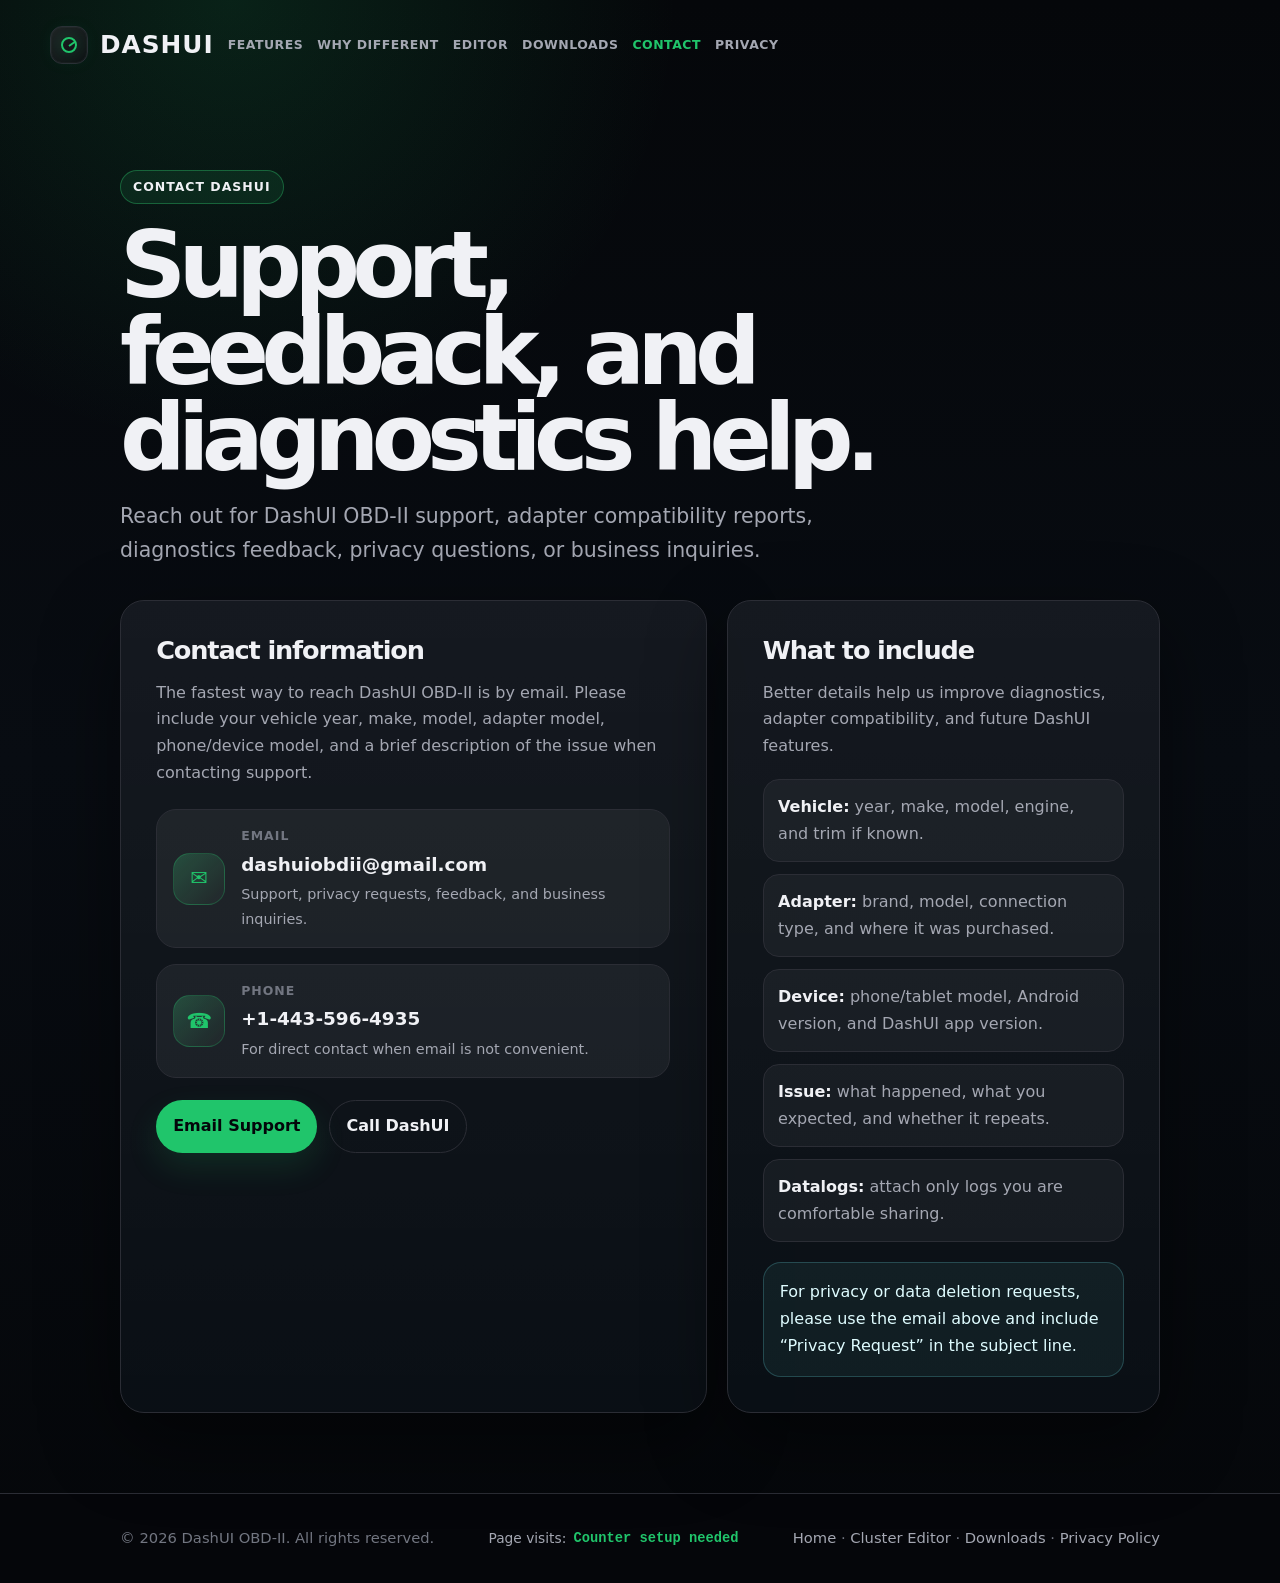
==== contact.html @ 8234a2dc "Redesign website with unified greyscale + green theme - Remove cyan/blue accents, use only green (#2" ====
<!DOCTYPE html>
<html lang="en">
<head>
  <meta charset="utf-8" />
  <meta name="viewport" content="width=device-width, initial-scale=1" />
  <meta name="description" content="Contact DashUI OBD-II for support, privacy questions, diagnostics feedback, adapter compatibility reports, and business inquiries." />
  <title>Contact | DashUI OBD-II</title>

  <style>
    :root {
      --bg: #08090b;
      --panel: #111216;
      --panel-2: #17181d;
      --text: #f0f1f5;
      --muted: #a4a7b2;
      --soft: #727681;
      --line: #2b2d35;
      --line-soft: rgba(255,255,255,0.08);
      --green: #20c56b;
      --green-soft: rgba(32,197,107,0.17);
      --shadow: 0 28px 80px rgba(0,0,0,0.45);
      --radius: 24px;
      --max: 1080px;
    }

    * {
      box-sizing: border-box;
    }

    html {
      scroll-behavior: smooth;
    }

    body {
      margin: 0;
      min-height: 100vh;
      font-family: Inter, ui-sans-serif, system-ui, -apple-system, BlinkMacSystemFont, "Segoe UI", Roboto, Arial, sans-serif;
      color: var(--text);
      background:
        radial-gradient(circle at 18% 0%, rgba(32,197,107,0.14), transparent 28rem),
        linear-gradient(180deg, #05070a 0%, #080c12 48%, #05070a 100%);
      line-height: 1.68;
    }

    a {
      color: inherit;
      text-decoration: none;
    }

    .skip-link {
      position: absolute;
      left: -999px;
      top: 1rem;
      padding: 0.75rem 1rem;
      background: var(--green);
      color: #03060a;
      border-radius: 999px;
      z-index: 999;
      font-weight: 800;
    }

    .skip-link:focus {
      left: 1rem;
    }

    header {
      position: sticky;
      top: 0;
      z-index: 20;
      backdrop-filter: blur(18px);
      background: rgba(5, 7, 10, 0.78);
      border-bottom: 1px solid var(--line);
    }

    .nav {
      max-width: var(--max);
      margin: 0 auto;
      padding: 1rem 1.25rem;
      display: flex;
      align-items: center;
      justify-content: space-between;
      gap: 1rem;
    }

    .brand {
      display: inline-flex;
      align-items: center;
      gap: 0.7rem;
      font-weight: 900;
      letter-spacing: -0.04em;
      font-size: 1.05rem;
    }

    .brand-mark {
      width: 2.1rem;
      height: 2.1rem;
      border-radius: 0.75rem;
      display: grid;
      place-items: center;
      background:
        linear-gradient(135deg, rgba(32,197,107,0.25), rgba(0,0,0,0.12)),
        #0d141d;
      border: 1px solid rgba(255,255,255,0.14);
      box-shadow: inset 0 0 18px rgba(32,197,107,0.18);
      color: var(--green);
      font-size: 0.9rem;
    }

    .nav-links {
      display: flex;
      align-items: center;
      justify-content: flex-end;
      gap: 0.4rem;
      flex-wrap: wrap;
    }

    .nav-links a {
      color: var(--muted);
      padding: 0.55rem 0.8rem;
      border-radius: 999px;
      font-size: 0.93rem;
      transition: background 160ms ease, color 160ms ease;
    }

    .nav-links a:hover,
    .nav-links a:focus-visible {
      color: var(--text);
      background: rgba(255,255,255,0.08);
      outline: none;
    }

    main {
      max-width: var(--max);
      margin: 0 auto;
      padding: 5rem 1.25rem 5rem;
    }

    .hero {
      max-width: 780px;
      margin-bottom: 2rem;
    }

    .eyebrow {
      display: inline-flex;
      align-items: center;
      gap: 0.5rem;
      padding: 0.35rem 0.75rem;
      border: 1px solid rgba(57,255,136,0.28);
      border-radius: 999px;
      color: var(--accent);
      background: rgba(57,255,136,0.08);
      font-size: 0.78rem;
      font-weight: 800;
      letter-spacing: 0.08em;
      text-transform: uppercase;
    }

    h1 {
      margin: 1.2rem 0 1rem;
      font-size: clamp(2.6rem, 8vw, 5.75rem);
      line-height: 0.94;
      letter-spacing: -0.085em;
    }

    .lead {
      margin: 0;
      color: var(--muted);
      font-size: clamp(1.05rem, 2.2vw, 1.28rem);
    }

    .contact-grid {
      display: grid;
      grid-template-columns: minmax(0, 1.15fr) minmax(300px, 0.85fr);
      gap: 1.25rem;
      align-items: stretch;
    }

    .card {
      background:
        linear-gradient(180deg, rgba(255,255,255,0.045), transparent),
        rgba(11,16,23,0.9);
      border: 1px solid var(--line);
      border-radius: var(--radius);
      box-shadow: var(--shadow);
      padding: clamp(1.25rem, 3vw, 2.2rem);
    }

    h2 {
      margin: 0 0 0.9rem;
      font-size: clamp(1.35rem, 2vw, 1.8rem);
      line-height: 1.15;
      letter-spacing: -0.045em;
    }

    p {
      margin: 0 0 1rem;
      color: var(--muted);
    }

    p:last-child {
      margin-bottom: 0;
    }

    .contact-methods {
      display: grid;
      gap: 1rem;
      margin-top: 1.4rem;
    }

    .method {
      display: grid;
      grid-template-columns: 3.25rem minmax(0, 1fr);
      gap: 1rem;
      align-items: center;
      padding: 1rem;
      border-radius: 20px;
      background: rgba(255,255,255,0.055);
      border: 1px solid var(--line);
      transition: transform 160ms ease, border-color 160ms ease, background 160ms ease;
    }

    .method:hover,
    .method:focus-within {
      transform: translateY(-2px);
      border-color: rgba(57,255,136,0.34);
      background: rgba(57,255,136,0.07);
    }

    .icon {
      width: 3.25rem;
      height: 3.25rem;
      border-radius: 1.05rem;
      display: grid;
      place-items: center;
      background:
        linear-gradient(135deg, rgba(32,197,107,0.22), rgba(0,0,0,0.12)),
        rgba(255,255,255,0.045);
      border: 1px solid rgba(32,197,107,0.25);
      color: var(--green);
      font-size: 1.3rem;
    }

    .method span {
      display: block;
      color: var(--soft);
      font-size: 0.78rem;
      text-transform: uppercase;
      letter-spacing: 0.08em;
      font-weight: 800;
      margin-bottom: 0.16rem;
    }

    .method a {
      color: var(--text);
      font-size: clamp(1rem, 2.5vw, 1.15rem);
      font-weight: 850;
      word-break: break-word;
    }

    .method small {
      display: block;
      color: var(--muted);
      margin-top: 0.1rem;
      font-size: 0.9rem;
    }

    .support-list {
      display: grid;
      gap: 0.75rem;
      margin: 1.2rem 0 0;
      padding: 0;
      list-style: none;
    }

    .support-list li {
      color: var(--muted);
      padding: 0.85rem 0.9rem;
      border-radius: 16px;
      background: rgba(255,255,255,0.045);
      border: 1px solid var(--line);
    }

    .support-list strong {
      color: var(--text);
    }

    .note {
      margin-top: 1.25rem;
      padding: 1rem;
      border-radius: 18px;
      border: 1px solid rgba(116,247,255,0.20);
      background: rgba(116,247,255,0.06);
      color: #dffcff;
    }

    .button-row {
      display: flex;
      flex-wrap: wrap;
      gap: 0.75rem;
      margin-top: 1.35rem;
    }

    .button {
      display: inline-flex;
      align-items: center;
      justify-content: center;
      min-height: 3rem;
      padding: 0.75rem 1rem;
      border-radius: 999px;
      font-weight: 850;
      border: 1px solid rgba(32,197,107,0.35);
      color: #03060a;
      background: var(--green);
      box-shadow: 0 14px 32px rgba(32,197,107,0.14);
    }

    .button.secondary {
      color: var(--text);
      background: transparent;
      border-color: var(--line);
      box-shadow: none;
    }

    .button:hover,
    .button:focus-visible {
      filter: brightness(1.08);
      outline: none;
    }

    .button:hover,
    .button:focus-visible {
      filter: brightness(1.08);
      outline: none;
    }

    footer {
      border-top: 1px solid var(--line);
      color: var(--soft);
      background: rgba(5,7,10,0.84);
    }

    .footer-inner {
      max-width: var(--max);
      margin: 0 auto;
      padding: 2rem 1.25rem;
      display: flex;
      justify-content: space-between;
      gap: 1rem;
      flex-wrap: wrap;
      font-size: 0.92rem;
    }

    .footer-inner a {
      color: var(--muted);
    }

    .footer-inner a:hover {
      color: var(--text);
    }


    .site-counter {
      display: inline-flex;
      align-items: center;
      gap: 0.45rem;
      color: var(--muted);
      font-size: 0.86rem;
      line-height: 1.4;
    }

    .site-counter strong {
      color: var(--green);
      font-family: ui-monospace, SFMono-Regular, Menlo, Monaco, Consolas, "Liberation Mono", monospace;
      font-weight: 850;
    }

    .site-counter .counter-value {
      color: var(--green);
      font-family: ui-monospace, SFMono-Regular, Menlo, Monaco, Consolas, "Liberation Mono", monospace;
      font-weight: 850;
    }

    @media (max-width: 840px) {
      .nav {
        align-items: flex-start;
        flex-direction: column;
      }

      main {
        padding-top: 3.5rem;
      }

      .contact-grid {
        grid-template-columns: 1fr;
      }
    }

    @media (max-width: 520px) {
      .card {
        border-radius: 18px;
        padding: 1.1rem;
      }

      .method {
        grid-template-columns: 1fr;
      }

      .icon {
        width: 3rem;
        height: 3rem;
      }

      .button {
        width: 100%;
      }
    }
  

    /* ============== uniform DashUI site header ============== */
    .site-header {
      display: block;
      position: relative;
      top: auto;
      z-index: 40;
      width: 100%;
      padding: 0;
      margin: 0;
      background: transparent;
      border: 0;
      backdrop-filter: none;
      -webkit-backdrop-filter: none;
      box-shadow: none;
      font-family: Inter, ui-sans-serif, system-ui, -apple-system, BlinkMacSystemFont, "Segoe UI", Roboto, Arial, sans-serif;
    }

    .site-header-inner {
      width: min(1180px, calc(100% - 36px));
      max-width: none;
      margin: 0 auto;
      padding: 26px 0;
      display: flex;
      align-items: center;
      justify-content: flex-start;
      gap: 14px;
    }

    .site-brand {
      display: inline-flex;
      align-items: center;
      gap: 12px;
      color: var(--text);
      text-decoration: none;
      letter-spacing: 0.04em;
      font-weight: 900;
      font-size: clamp(1.3rem, 2vw, 1.55rem);
      line-height: 1;
      flex: 0 0 auto;
      white-space: nowrap;
      pointer-events: auto !important;
      cursor: pointer !important;
    }

    .site-mark {
      width: 38px;
      height: 38px;
      border: 1px solid var(--line, var(--divider, #2b2d35));
      border-radius: 12px;
      background: linear-gradient(145deg, rgba(255,255,255,.07), transparent), #0d0e12;
      display: grid;
      place-items: center;
      box-shadow: inset 0 0 0 1px rgba(255,255,255,.03);
      flex: 0 0 auto;
    }

    .site-mark span {
      width: 16px;
      height: 16px;
      border-radius: 50%;
      border: 2px solid var(--green, var(--accent, #20c56b));
      box-shadow: 0 0 22px color-mix(in srgb, var(--green, var(--accent, #20c56b)) 45%, transparent);
      position: relative;
    }

    .site-mark span::after {
      content: "";
      position: absolute;
      left: 50%;
      top: 50%;
      width: 7px;
      height: 2px;
      background: var(--green, var(--accent, #20c56b));
      transform-origin: left center;
      transform: rotate(-35deg);
    }

    .site-nav {
      display: flex;
      flex-wrap: wrap;
      align-items: center;
      justify-content: flex-start;
      gap: 6px 14px;
      max-width: min(650px, calc(100% - 150px));
      color: var(--muted);
      font-size: 0.78rem;
      line-height: 1;
      font-weight: 850;
      letter-spacing: 0.04em;
      text-transform: uppercase;
    }

    .site-nav a {
      display: inline-flex;
      align-items: center;
      color: inherit;
      text-decoration: none;
      white-space: nowrap;
      padding: 0;
      border: 0;
      border-radius: 0;
      background: transparent;
      transition: none;
      transform: none;
    }

    .site-nav a:hover,
    .site-nav a:focus-visible,
    .site-nav a[aria-current="page"] {
      color: var(--green, var(--accent, #20c56b));
      background: transparent;
      outline: none;
    }

    @media (max-width: 960px) {
      .site-header-inner {
        gap: 12px;
      }

      .site-nav {
        max-width: calc(100% - 150px);
        gap: 6px 12px;
        font-size: 0.74rem;
      }
    }

    @media (max-width: 620px) {
      .site-header-inner {
        width: min(100% - 24px, 1180px);
        padding-top: 18px;
      }

      .site-brand {
        font-size: 1.18rem;
      }

      .site-nav {
        max-width: calc(100% - 142px);
        gap: 5px 10px;
        font-size: 0.7rem;
      }
    }

    @media (max-width: 500px) {
      .site-header-inner {
        flex-direction: column;
        align-items: flex-start;
        gap: 12px;
      }

      .site-nav {
        max-width: 100%;
        font-size: 0.72rem;
      }
    }

  </style>
</head>

<body>
  <a class="skip-link" href="#main">Skip to contact information</a>

  <header class="site-header">
    <div class="site-header-inner" aria-label="Site navigation">
      <a class="site-brand" href="index.html" aria-label="DashUI home">
        <span class="site-mark" aria-hidden="true"><span></span></span>
        <span>DASHUI</span>
      </a>

      <nav class="site-nav" aria-label="Primary navigation">
        <a href="index.html#features">Features</a>
        <a href="index.html#different">Why Different</a>
        <a href="editor.html">Editor</a>
        <a href="downloads.html">Downloads</a>
        <a href="contact.html" aria-current="page">Contact</a>
        <a href="privacy.html">Privacy</a>
      </nav>
    </div>
  </header>

  <main id="main">
    <section class="hero" aria-labelledby="contact-title">
      <span class="eyebrow">Contact DashUI</span>
      <h1 id="contact-title">Support, feedback, and diagnostics help.</h1>
      <p class="lead">
        Reach out for DashUI OBD-II support, adapter compatibility reports, diagnostics feedback,
        privacy questions, or business inquiries.
      </p>
    </section>

    <div class="contact-grid">
      <section class="card" aria-labelledby="contact-methods-title">
        <h2 id="contact-methods-title">Contact information</h2>
        <p>
          The fastest way to reach DashUI OBD-II is by email. Please include your vehicle year, make,
          model, adapter model, phone/device model, and a brief description of the issue when contacting support.
        </p>

        <div class="contact-methods">
          <div class="method">
            <div class="icon" aria-hidden="true">✉</div>
            <div>
              <span>Email</span>
              <a href="mailto:dashuiobdii@gmail.com">dashuiobdii@gmail.com</a>
              <small>Support, privacy requests, feedback, and business inquiries.</small>
            </div>
          </div>

          <div class="method">
            <div class="icon" aria-hidden="true">☎</div>
            <div>
              <span>Phone</span>
              <a href="tel:+14435964935">+1-443-596-4935</a>
              <small>For direct contact when email is not convenient.</small>
            </div>
          </div>
        </div>

        <div class="button-row">
          <a class="button" href="mailto:dashuiobdii@gmail.com?subject=DashUI%20OBD-II%20Support%20Request">Email Support</a>
          <a class="button secondary" href="tel:+14435964935">Call DashUI</a>
        </div>
      </section>

      <aside class="card" aria-labelledby="help-title">
        <h2 id="help-title">What to include</h2>
        <p>
          Better details help us improve diagnostics, adapter compatibility, and future DashUI features.
        </p>

        <ul class="support-list">
          <li><strong>Vehicle:</strong> year, make, model, engine, and trim if known.</li>
          <li><strong>Adapter:</strong> brand, model, connection type, and where it was purchased.</li>
          <li><strong>Device:</strong> phone/tablet model, Android version, and DashUI app version.</li>
          <li><strong>Issue:</strong> what happened, what you expected, and whether it repeats.</li>
          <li><strong>Datalogs:</strong> attach only logs you are comfortable sharing.</li>
        </ul>

        <div class="note">
          For privacy or data deletion requests, please use the email above and include “Privacy Request”
          in the subject line.
        </div>
      </aside>
    </div>
  </main>

  <footer>
    <div class="footer-inner">
      <span>&copy; 2026 DashUI OBD-II. All rights reserved.</span>
<span class="site-counter" aria-label="Page visit counter">
        Page visits: <strong class="counter-value" data-page-visit-count>Counter setup needed</strong>
      </span>
      <span>
        <a href="/">Home</a> ·
        <a href="editor.html">Cluster Editor</a> ·
        <a href="downloads.html">Downloads</a> ·
        <a href="privacy.html">Privacy Policy</a>
      </span>
    </div>
  </footer>

<script>
  (function () {
    const GOATCOUNTER_CODE = "YOUR-GOATCOUNTER-CODE"; // Example after signup: "dashuiobd"
    const counterTarget = document.querySelector("[data-page-visit-count]");
    if (!counterTarget) return;

    if (!GOATCOUNTER_CODE || GOATCOUNTER_CODE === "YOUR-GOATCOUNTER-CODE") {
      counterTarget.textContent = "Counter setup needed";
      return;
    }

    const normalizedPath = (location.pathname.replace(/\/$/, "") || "/");

    window.goatcounter = window.goatcounter || {};
    window.goatcounter.path = normalizedPath;

    const script = document.createElement("script");
    script.async = true;
    script.src = "https://gc.zgo.at/count.js";
    script.dataset.goatcounter = "https://" + GOATCOUNTER_CODE + ".goatcounter.com/count";
    document.body.appendChild(script);

    const waitForCounter = setInterval(function () {
      if (window.goatcounter && typeof window.goatcounter.visit_count === "function") {
        clearInterval(waitForCounter);
        counterTarget.textContent = "";
        window.goatcounter.visit_count({
          append: "[data-page-visit-count]",
          path: normalizedPath,
          no_branding: true
        });
      }
    }, 100);

    setTimeout(function () {
      clearInterval(waitForCounter);
      if (!counterTarget.textContent.trim()) {
        counterTarget.textContent = "Visit count unavailable";
      }
    }, 5000);
  })();
</script>

</body>
</html>
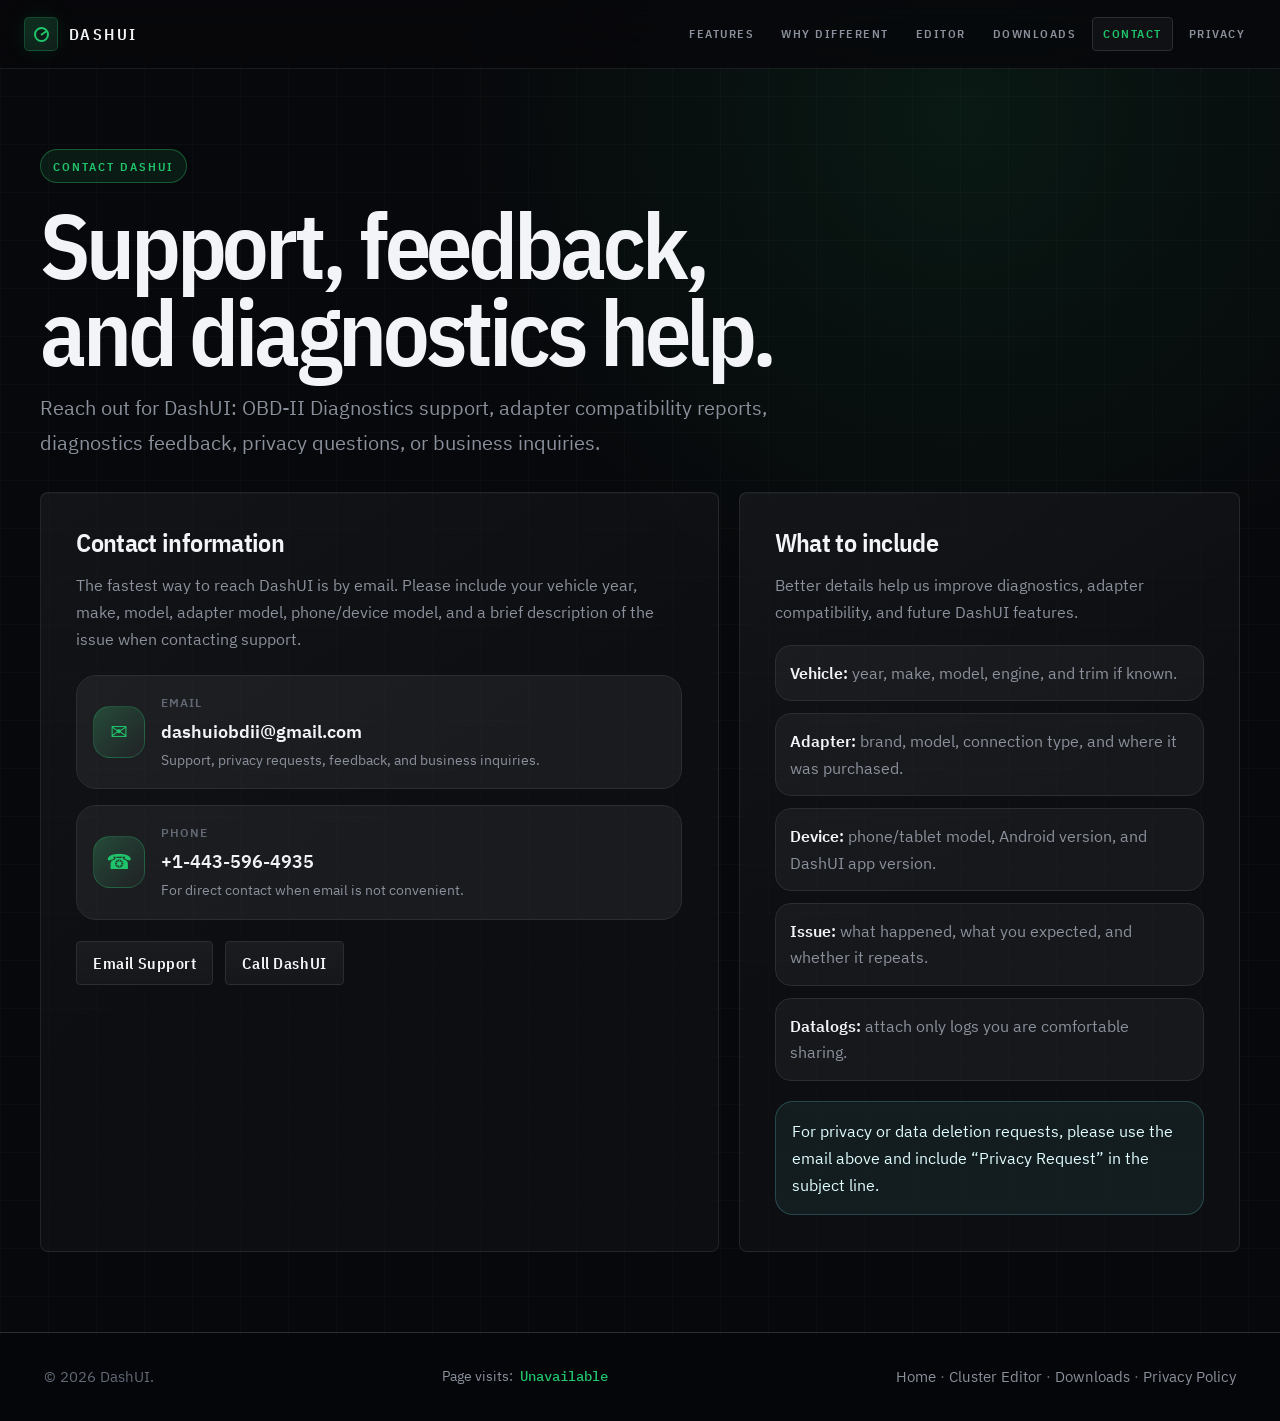
==== commit 8cd3ae03: "Redesign DashUI site and sync cluster editor" ====
--- a/contact.html
+++ b/contact.html
@@ -3,8 +3,8 @@
 <head>
   <meta charset="utf-8" />
   <meta name="viewport" content="width=device-width, initial-scale=1" />
-  <meta name="description" content="Contact DashUI OBD-II for support, privacy questions, diagnostics feedback, adapter compatibility reports, and business inquiries." />
-  <title>Contact | DashUI OBD-II</title>
+  <meta name="description" content="Contact DashUI: OBD-II Diagnostics for support, privacy questions, adapter compatibility reports, and business inquiries." />
+  <title>Contact | DashUI: OBD-II Diagnostics</title>
 
   <style>
     :root {
@@ -414,7 +414,7 @@
         width: 100%;
       }
     }
-  
+
 
     /* ============== uniform DashUI site header ============== */
     .site-header {
@@ -573,6 +573,8 @@
     }
 
   </style>
+  <link rel="stylesheet" href="assets/site.css" />
+  <script src="assets/site.js" defer></script>
 </head>
 
 <body>
@@ -601,7 +603,7 @@
       <span class="eyebrow">Contact DashUI</span>
       <h1 id="contact-title">Support, feedback, and diagnostics help.</h1>
       <p class="lead">
-        Reach out for DashUI OBD-II support, adapter compatibility reports, diagnostics feedback,
+        Reach out for DashUI: OBD-II Diagnostics support, adapter compatibility reports, diagnostics feedback,
         privacy questions, or business inquiries.
       </p>
     </section>
@@ -610,7 +612,7 @@
       <section class="card" aria-labelledby="contact-methods-title">
         <h2 id="contact-methods-title">Contact information</h2>
         <p>
-          The fastest way to reach DashUI OBD-II is by email. Please include your vehicle year, make,
+          The fastest way to reach DashUI is by email. Please include your vehicle year, make,
           model, adapter model, phone/device model, and a brief description of the issue when contacting support.
         </p>
 
@@ -664,9 +666,9 @@
 
   <footer>
     <div class="footer-inner">
-      <span>&copy; 2026 DashUI OBD-II. All rights reserved.</span>
+      <span>&copy; 2026 DashUI.</span>
 <span class="site-counter" aria-label="Page visit counter">
-        Page visits: <strong class="counter-value" data-page-visit-count>Counter setup needed</strong>
+        Page visits: <strong class="counter-value" data-page-visit-count>Unavailable</strong>
       </span>
       <span>
         <a href="/">Home</a> ·
@@ -679,12 +681,12 @@
 
 <script>
   (function () {
-    const GOATCOUNTER_CODE = "YOUR-GOATCOUNTER-CODE"; // Example after signup: "dashuiobd"
+    const GOATCOUNTER_CODE = "dashuiobd";
     const counterTarget = document.querySelector("[data-page-visit-count]");
     if (!counterTarget) return;
 
     if (!GOATCOUNTER_CODE || GOATCOUNTER_CODE === "YOUR-GOATCOUNTER-CODE") {
-      counterTarget.textContent = "Counter setup needed";
+      counterTarget.textContent = "Unavailable";
       return;
     }
 
@@ -714,7 +716,7 @@
     setTimeout(function () {
       clearInterval(waitForCounter);
       if (!counterTarget.textContent.trim()) {
-        counterTarget.textContent = "Visit count unavailable";
+        counterTarget.textContent = "Unavailable";
       }
     }, 5000);
   })();
--- a/assets/site.css
+++ b/assets/site.css
@@ -0,0 +1,968 @@
+@import url("cluster-fonts.css");
+
+:root {
+  --bg: #07080b;
+  --panel: #111216;
+  --panel-2: #15171c;
+  --line: #2a2d33;
+  --line-soft: rgba(242, 244, 247, 0.09);
+  --text: #f2f4f7;
+  --muted: #8b919c;
+  --dim: #626975;
+  --soft: #626975;
+  --green: #20c56b;
+  --accent: #20c56b;
+  --red: #ef4444;
+  --danger: #ef4444;
+  --plex-sans: "IBM Plex Sans", system-ui, sans-serif;
+  --plex-cond: "IBM Plex Sans Condensed", "IBM Plex Sans", sans-serif;
+  --plex-mono: "IBM Plex Mono", ui-monospace, monospace;
+  --radius: 8px;
+  --radius-lg: 12px;
+  --max: 1240px;
+  --shadow: 0 28px 80px rgba(0, 0, 0, 0.55);
+}
+
+*, *::before, *::after { box-sizing: border-box; }
+
+html { scroll-behavior: smooth; color-scheme: dark; overflow-x: hidden; }
+
+body {
+  margin: 0;
+  min-height: 100vh;
+  overflow-x: hidden;
+  color: var(--text);
+  background:
+    linear-gradient(rgba(255,255,255,.018) 1px, transparent 1px),
+    linear-gradient(90deg, rgba(255,255,255,.018) 1px, transparent 1px),
+    radial-gradient(circle at 75% 8%, rgba(32,197,107,.09), transparent 32rem),
+    var(--bg) !important;
+  background-size: 48px 48px, 48px 48px, auto, auto !important;
+  font-family: var(--plex-sans) !important;
+  font-feature-settings: "tnum" 1, "lnum" 1;
+  -webkit-font-smoothing: antialiased;
+}
+
+body::after {
+  content: "";
+  position: fixed;
+  z-index: 9999;
+  left: 0;
+  right: 0;
+  top: -2px;
+  height: 1px;
+  pointer-events: none;
+  opacity: .32;
+  background: linear-gradient(90deg, transparent 8%, rgba(32,197,107,.15) 30%, rgba(32,197,107,.9) 50%, rgba(32,197,107,.15) 70%, transparent 92%);
+  box-shadow: 0 0 18px rgba(32,197,107,.2);
+  animation: viewport-scan 11s linear infinite;
+}
+
+a { color: inherit; }
+
+.page,
+.site-header-inner,
+.footer-inner {
+  width: min(var(--max), calc(100% - 48px)) !important;
+  max-width: var(--max) !important;
+  margin-inline: auto !important;
+}
+
+.site-header,
+body > header.site-header {
+  position: sticky !important;
+  inset: 0 0 auto !important;
+  z-index: 100 !important;
+  padding: 0 !important;
+  border: 0 !important;
+  border-bottom: 1px solid var(--line-soft) !important;
+  background: rgba(7, 8, 11, .86) !important;
+  backdrop-filter: blur(18px) saturate(130%) !important;
+  box-shadow: none !important;
+  transition: background-color .25s ease, border-color .25s ease, box-shadow .25s ease !important;
+}
+
+.site-header.is-scrolled {
+  background: rgba(7,8,11,.95) !important;
+  border-bottom-color: rgba(32,197,107,.18) !important;
+  box-shadow: 0 10px 36px rgba(0,0,0,.34) !important;
+}
+
+.site-header-inner {
+  min-height: 68px;
+  padding: 0 !important;
+  display: flex !important;
+  align-items: center !important;
+  justify-content: space-between !important;
+  gap: 24px !important;
+}
+
+.site-brand {
+  display: inline-flex !important;
+  align-items: center !important;
+  gap: 11px !important;
+  font-family: var(--plex-cond) !important;
+  font-size: 1rem !important;
+  font-weight: 700 !important;
+  letter-spacing: .15em !important;
+  line-height: 1 !important;
+}
+
+.site-mark {
+  width: 34px !important;
+  height: 34px !important;
+  border: 1px solid rgba(32,197,107,.28) !important;
+  border-radius: 5px !important;
+  background: linear-gradient(145deg, rgba(32,197,107,.13), rgba(255,255,255,.02)), #0b0d10 !important;
+  box-shadow: inset 0 0 18px rgba(32,197,107,.08), 0 0 24px rgba(32,197,107,.07) !important;
+  position: relative;
+  isolation: isolate;
+}
+
+.site-mark span { width: 15px !important; height: 15px !important; }
+
+.site-mark::after {
+  content: "";
+  position: absolute;
+  inset: -4px;
+  z-index: -1;
+  border: 1px solid rgba(32,197,107,.25);
+  border-radius: inherit;
+  opacity: 0;
+  animation: signal-ring 3.8s ease-out infinite;
+}
+
+.site-nav {
+  display: flex !important;
+  align-items: center !important;
+  justify-content: flex-end !important;
+  gap: 5px !important;
+  max-width: none !important;
+  font-family: var(--plex-cond) !important;
+  font-size: .72rem !important;
+  font-weight: 600 !important;
+  letter-spacing: .13em !important;
+}
+
+.site-nav a {
+  min-height: 34px;
+  padding: 0 10px !important;
+  border: 1px solid transparent !important;
+  border-radius: 4px !important;
+  display: inline-flex !important;
+  align-items: center !important;
+  color: var(--muted) !important;
+  transition: color 160ms ease, background 160ms ease, border-color 160ms ease !important;
+}
+
+.site-nav a:hover,
+.site-nav a:focus-visible,
+.site-nav a[aria-current="page"] {
+  color: var(--text) !important;
+  border-color: var(--line) !important;
+  background: rgba(255,255,255,.035) !important;
+  outline: none;
+}
+
+.site-nav a[aria-current="page"] { color: var(--green) !important; }
+.site-nav a.is-section-active { color: var(--green) !important; border-color: rgba(32,197,107,.2) !important; background: rgba(32,197,107,.055) !important; }
+
+.nav-toggle { display: none; }
+
+.eyebrow,
+.section-kicker,
+.tag,
+.coming,
+.ctrl-label {
+  font-family: var(--plex-cond) !important;
+  font-weight: 600 !important;
+  letter-spacing: .16em !important;
+  text-transform: uppercase !important;
+}
+
+h1, h2, h3 {
+  font-family: var(--plex-cond) !important;
+  font-weight: 600 !important;
+  text-wrap: balance;
+}
+
+h1 { letter-spacing: -.045em !important; }
+h2 { letter-spacing: -.025em !important; }
+
+.button,
+button,
+[role="button"] {
+  font-family: var(--plex-cond) !important;
+  font-weight: 600 !important;
+  letter-spacing: .035em;
+  border-radius: 4px !important;
+}
+
+.button {
+  min-height: 44px !important;
+  padding: 0 16px !important;
+  border: 1px solid var(--line) !important;
+  color: var(--text) !important;
+  background: linear-gradient(180deg, rgba(255,255,255,.045), rgba(255,255,255,.018)), #111216 !important;
+  box-shadow: none !important;
+  transition: border-color 160ms ease, color 160ms ease, background 160ms ease, box-shadow 160ms ease, transform 160ms ease !important;
+  position: relative;
+  overflow: hidden;
+  isolation: isolate;
+}
+
+.icon-btn {
+  position: relative;
+  overflow: hidden;
+  isolation: isolate;
+}
+
+.button::after,
+.icon-btn::after {
+  content: "";
+  position: absolute;
+  inset: -2px auto -2px -45%;
+  z-index: -1;
+  width: 34%;
+  transform: skewX(-20deg);
+  background: linear-gradient(90deg, transparent, rgba(255,255,255,.2), transparent);
+  transition: left .55s cubic-bezier(.2,.7,.2,1);
+}
+
+.button:hover::after,
+.button:focus-visible::after,
+.icon-btn:hover::after,
+.icon-btn:focus-visible::after { left: 118%; }
+
+.button:hover,
+.button:focus-visible {
+  border-color: rgba(32,197,107,.55) !important;
+  color: #fff !important;
+  background: rgba(32,197,107,.08) !important;
+  box-shadow: 0 0 28px rgba(32,197,107,.1) !important;
+  outline: none;
+  transform: translateY(-1px);
+}
+
+.button.primary,
+.button:not(.secondary)[data-goatcounter-click] {
+  color: #041008 !important;
+  border-color: var(--green) !important;
+  background: var(--green) !important;
+  box-shadow: 0 0 28px rgba(32,197,107,.14) !important;
+}
+
+section { border-color: var(--line-soft) !important; }
+
+.feature,
+.stat,
+.truth-row,
+.callout,
+.contact-card,
+.download-card,
+.download-meta-card,
+.card,
+.asset,
+.metric,
+.control-summary,
+.control-summary-item {
+  border-color: var(--line-soft) !important;
+  border-radius: var(--radius) !important;
+  background: linear-gradient(145deg, rgba(255,255,255,.025), transparent 50%), rgba(17,18,22,.76) !important;
+  box-shadow: inset 0 1px 0 rgba(255,255,255,.025) !important;
+}
+
+.feature,
+.truth-row,
+.download-card,
+.asset,
+.card { transition: border-color 180ms ease, transform 180ms ease, background 180ms ease; }
+
+.feature,
+.truth-row,
+.download-card,
+.download-meta-card,
+.card,
+.stat {
+  position: relative;
+  isolation: isolate;
+  overflow: hidden;
+}
+
+.feature::before,
+.download-card::before,
+.download-meta-card::before,
+.card::before,
+.stat::before {
+  content: "";
+  position: absolute;
+  z-index: -1;
+  inset: 0;
+  opacity: 0;
+  pointer-events: none;
+  background: radial-gradient(340px circle at var(--pointer-x, 50%) var(--pointer-y, 50%), rgba(32,197,107,.13), transparent 62%);
+  transition: opacity .3s ease;
+}
+
+.feature:hover::before,
+.download-card:hover::before,
+.download-meta-card:hover::before,
+.card:hover::before,
+.stat:hover::before { opacity: 1; }
+
+.truth-row::after {
+  content: "";
+  position: absolute;
+  left: 0;
+  bottom: 0;
+  width: 0;
+  height: 1px;
+  background: linear-gradient(90deg, var(--green), transparent 85%);
+  box-shadow: 0 0 12px rgba(32,197,107,.35);
+  transition: width 850ms cubic-bezier(.2,.75,.2,1) var(--reveal-delay, 0ms);
+}
+
+.truth-row.is-visible::after { width: 100%; }
+
+@media (hover: hover) {
+  .feature:hover,
+  .truth-row:hover,
+  .download-card:hover,
+  .asset:hover,
+  .card:hover {
+    transform: translateY(-2px);
+    border-color: rgba(32,197,107,.25) !important;
+    background-color: rgba(18,20,24,.9) !important;
+  }
+}
+
+.feature .icon,
+.check {
+  border-radius: 4px !important;
+  font-family: var(--plex-mono) !important;
+  background: rgba(32,197,107,.08) !important;
+  border-color: rgba(32,197,107,.22) !important;
+}
+
+.stat b,
+.metric strong,
+.download-stat b,
+.asset-meta strong,
+.site-counter strong { font-family: var(--plex-mono) !important; }
+
+/* Homepage instrument presentation */
+body:has(.hero .preview-stack) .hero {
+  min-height: 720px !important;
+  padding: 76px 0 104px !important;
+  grid-template-columns: minmax(0, 720px) minmax(280px, 340px) !important;
+  gap: clamp(28px, 4vw, 64px) !important;
+  align-items: stretch !important;
+  position: relative;
+}
+
+body:has(.hero .preview-stack) .hero-copy {
+  width: 100%;
+  min-width: 0;
+  padding-right: 0;
+}
+
+body:has(.hero .preview-stack) .hero-copy > * {
+  max-width: 100%;
+}
+
+body:has(.hero .preview-stack) .actions,
+body:has(.hero .preview-stack) .stats {
+  width: 100%;
+  max-width: none;
+}
+
+body:has(.hero .preview-stack) .hero::before {
+  content: "";
+  position: absolute;
+  z-index: -2;
+  inset: 0 calc(50% - 50vw);
+  background:
+    linear-gradient(90deg, rgba(7,8,11,.98) 0%, rgba(7,8,11,.86) 42%, rgba(7,8,11,.28) 78%, rgba(7,8,11,.65) 100%),
+    url("dashui-studio-hero.png") center / cover no-repeat;
+  border-bottom: 1px solid var(--line-soft);
+  opacity: .92;
+}
+
+body:has(.hero .preview-stack) .hero::after {
+  content: "";
+  position: absolute;
+  z-index: -1;
+  inset: 0 calc(50% - 50vw);
+  background: radial-gradient(circle at 72% 47%, rgba(32,197,107,.14), transparent 28rem);
+  pointer-events: none;
+  animation: hero-illumination 8s ease-in-out infinite alternate;
+}
+
+body:has(.hero .preview-stack) .hero h1 {
+  width: 100%;
+  max-width: none;
+  font-size: clamp(3.6rem, 5.5vw, 5.4rem) !important;
+  line-height: .94 !important;
+  text-transform: uppercase;
+  text-shadow: 0 0 42px rgba(242,244,247,.04), 0 22px 50px rgba(0,0,0,.36);
+  animation: title-ignite 900ms cubic-bezier(.16,.75,.24,1) both;
+}
+
+body:has(.hero .preview-stack) .subline {
+  width: 100%;
+  max-width: none;
+  color: #b5bbc5 !important;
+  font-size: 1.02rem !important;
+}
+
+body:has(.hero .preview-stack) .eyebrow {
+  width: 100%;
+  border-radius: 4px !important;
+  background: rgba(7,8,11,.72) !important;
+  font-size: .68rem !important;
+  color: #c0c5cd !important;
+}
+
+.phone,
+.landscape-phone {
+  padding: 9px !important;
+  border: 1px solid rgba(220,226,234,.7) !important;
+  border-radius: 31px !important;
+  background: linear-gradient(145deg, #34383f, #08090c 24%, #1b1e23 70%, #494f58) !important;
+  box-shadow:
+    0 38px 90px rgba(0,0,0,.7),
+    inset 0 0 0 2px #08090b,
+    inset 0 0 0 4px rgba(255,255,255,.12),
+    0 0 48px rgba(32,197,107,.09) !important;
+}
+
+.screen {
+  border-radius: 23px !important;
+  background: #000 !important;
+  box-shadow: inset 0 0 0 1px rgba(255,255,255,.08) !important;
+}
+
+.preview-stack .phone {
+  width: min(340px, 31vw) !important;
+  transform: none !important;
+  animation: device-in 700ms cubic-bezier(.2,.75,.25,1) both;
+  transition: box-shadow .3s ease !important;
+}
+
+.preview-stack {
+  align-self: stretch !important;
+  position: relative;
+  min-height: 0;
+  padding-top: 0;
+  margin-top: 0 !important;
+}
+
+.preview-stack .phone-wrap {
+  position: absolute;
+  inset: 58px 0 0;
+  height: auto;
+  align-items: flex-end;
+  animation: none;
+}
+
+.preview-stack .phone-glow,
+.preview-stack .phone {
+  height: 100%;
+}
+
+.preview-stack .phone {
+  display: flex;
+  flex-direction: column;
+}
+
+.landscape-preview {
+  width: 100%;
+  max-width: none;
+  margin-top: 42px !important;
+  animation: none;
+}
+.landscape-preview .landscape-phone {
+  width: 100% !important;
+  transform: none !important;
+}
+
+.landscape-preview .phone-glow {
+  width: 100%;
+}
+
+.portrait-screen {
+  flex: 1 1 auto;
+  height: auto !important;
+  min-height: 0;
+  overflow: hidden !important;
+  container-type: inline-size;
+}
+
+.portrait-scroll-content {
+  position: relative;
+  width: 100%;
+  will-change: transform;
+  transform: translate3d(0, var(--portrait-scroll-y, 0px), 0);
+}
+
+.cluster-sim {
+  position: relative;
+  aspect-ratio: 1843 / 853;
+  overflow: hidden;
+  color: #f2f4f7;
+  background: #03060a !important;
+  font-family: var(--plex-cond);
+  font-variant-numeric: tabular-nums;
+}
+
+.cluster-grid {
+  position: absolute;
+  inset: 0;
+  opacity: .55;
+  background-image: linear-gradient(rgba(32,197,107,.055) 1px, transparent 1px), linear-gradient(90deg, rgba(32,197,107,.055) 1px, transparent 1px);
+  background-size: 7.5% 13%;
+  mask-image: radial-gradient(ellipse at 50% 58%, #000 28%, transparent 82%);
+}
+
+.cluster-topbar {
+  position: absolute;
+  z-index: 5;
+  inset: 4.5% 2.5% auto;
+  display: flex;
+  align-items: center;
+  gap: 1.2%;
+  color: #d8dce2;
+  font-size: clamp(7px, .72vw, 11px);
+  font-weight: 600;
+  letter-spacing: .16em;
+}
+
+.cluster-exit,
+.cluster-settings,
+.pull-state {
+  border: 1px solid rgba(32,197,107,.42);
+  border-radius: 3px;
+  padding: .5em .85em;
+}
+
+.cluster-exit { color: #ef4444; border-color: #ef4444; }
+.cluster-settings { margin-left: auto; color: #20c56b; font-size: 1.55em; }
+.pull-state { margin-left: 1%; color: #8b919c; font-family: var(--plex-mono); }
+
+.cluster-toggle {
+  width: 3.6em;
+  height: 1.8em;
+  padding: .2em;
+  border: 1px solid rgba(32,197,107,.55);
+  border-radius: 999px;
+}
+
+.cluster-toggle i {
+  display: block;
+  width: 1.2em;
+  height: 1.2em;
+  margin-left: auto;
+  border-radius: 50%;
+  background: #20c56b;
+  box-shadow: 0 0 12px rgba(32,197,107,.75);
+}
+
+.cluster-tach {
+  position: absolute;
+  z-index: 2;
+  top: 6%;
+  left: 5%;
+  width: 90%;
+  height: 29%;
+}
+
+.cluster-tach-segments {
+  position: absolute;
+  inset: 0;
+}
+
+.cluster-tach-segments i {
+  position: absolute;
+  width: 1.05%;
+  height: 36%;
+  border: 1px solid rgba(32,197,107,.26);
+  background: rgba(32,197,107,.025);
+  transform-origin: 50% 100%;
+}
+
+.cluster-tach-segments i.active {
+  border-color: #20c56b;
+  background: #20c56b;
+  box-shadow: 0 0 12px rgba(32,197,107,.52);
+}
+
+.cluster-tach-segments i.warning.active { border-color: #ef4444; background: #ef4444; box-shadow: 0 0 12px rgba(239,68,68,.42); }
+
+.tach-label { position: absolute; bottom: -10%; color: #d9dde4; font-family: var(--plex-mono); font-size: clamp(8px, 1.2vw, 18px); }
+.tach-zero { left: 0; }.tach-two { left: 25%; }.tach-four { left: 49%; }.tach-six { left: 74%; }.tach-nine { right: 0; color: #ef4444; }
+
+.cluster-gauge {
+  --gauge-angle: 0deg;
+  position: absolute;
+  z-index: 3;
+  top: 38%;
+  width: 27%;
+  aspect-ratio: 1;
+  display: flex;
+  flex-direction: column;
+  align-items: center;
+  justify-content: center;
+  border-radius: 50%;
+  background: radial-gradient(circle, rgba(32,197,107,.18), rgba(3,6,10,.98) 66%);
+  box-shadow: inset 0 0 28px rgba(32,197,107,.14), 0 0 18px rgba(32,197,107,.12);
+}
+
+.cluster-gauge::before {
+  content: "";
+  position: absolute;
+  inset: 2%;
+  border-radius: 50%;
+  background: conic-gradient(from 225deg, #20c56b 0 var(--gauge-angle), rgba(32,197,107,.15) var(--gauge-angle) 270deg, transparent 270deg 360deg);
+  mask: radial-gradient(farthest-side, transparent calc(100% - 6px), #000 calc(100% - 5px));
+  filter: drop-shadow(0 0 5px rgba(32,197,107,.6));
+}
+
+.cluster-gauge strong { position: relative; font-size: clamp(28px, 5.3vw, 76px); font-weight: 500; line-height: .9; }
+.cluster-gauge span, .cluster-gauge small { position: relative; color: #b6bbc4; font-size: clamp(8px, 1.2vw, 17px); letter-spacing: .14em; }
+.cluster-gauge small { margin-top: .35em; }
+.cluster-rpm { left: 22.5%; }
+.cluster-speed { right: 22.5%; }
+.cluster-gauge-small { top: 53%; width: 18%; }
+.cluster-gauge-small strong { font-size: clamp(21px, 3.8vw, 54px); }
+.cluster-boost { left: 1.5%; }
+.cluster-oil { right: 1.5%; }
+
+.app-home {
+  min-height: 1750px;
+  padding: 5.5cqi;
+  color: #f2f4f7;
+  background: #07080b;
+  font-family: var(--plex-cond);
+  font-variant-numeric: tabular-nums;
+}
+
+.app-home-header {
+  min-height: 16cqi;
+  display: grid;
+  grid-template-columns: 1fr auto 1fr;
+  align-items: center;
+}
+
+.app-home-header > strong { font-size: 7cqi; letter-spacing: .05em; }
+.connection-pill { display: inline-flex; align-items: center; gap: 2cqi; color: #aeb4be; font-size: 3.4cqi; letter-spacing: .12em; }
+.connection-pill i { width: 3cqi; height: 3cqi; border-radius: 50%; background: #20c56b; box-shadow: 0 0 12px rgba(32,197,107,.65); }
+.app-gear { justify-self: end; color: #20c56b; font-size: 9cqi; }
+
+section.app-panel {
+  margin: 6cqi 0 0;
+  padding: 5cqi !important;
+  border: 1px solid #2a2d33 !important;
+  border-radius: 2px !important;
+  background: #111216 !important;
+}
+
+section.app-panel h3 {
+  margin: 0 0 4cqi;
+  color: #8b919c;
+  font-size: 3.8cqi !important;
+  font-weight: 500 !important;
+  letter-spacing: .13em;
+}
+
+.adapter-name { display: flex; align-items: center; gap: 3cqi; }
+.adapter-name strong { font-size: 6cqi; font-weight: 500; }
+.adapter-name span { padding: .5cqi 1.5cqi; border: 1px solid #2a2d33; color: #aeb4be; font-size: 3.4cqi; }
+.adapter-panel p { color: #8b919c; font-family: var(--plex-mono); font-size: 3.2cqi; line-height: 1.65; }
+
+section.app-panel button,
+.report-button {
+  width: 100%;
+  min-height: 12cqi;
+  margin-top: 2.5cqi;
+  border: 1px solid #2a2d33 !important;
+  border-radius: 2px !important;
+  color: #f2f4f7 !important;
+  background: #15171c !important;
+  font-size: 3.5cqi !important;
+  letter-spacing: .08em;
+}
+
+section.app-panel button em { margin-left: 1.6cqi; color: #8b919c; font-family: var(--plex-mono); font-size: .76em; font-style: normal; }
+
+.live-data-head { display: flex; align-items: center; justify-content: space-between; }
+.live-data-head button { width: auto !important; min-height: 8cqi !important; margin: 0 !important; padding: 0 3cqi !important; }
+
+.home-pid-row {
+  margin-top: 3cqi;
+  padding: 3.4cqi;
+  border: 1px solid #2a2d33;
+  background: #15161a;
+}
+
+.home-pid-row > div { display: grid; grid-template-columns: 1fr auto auto; align-items: start; gap: 2cqi; }
+.home-pid-row b { font-size: 4.5cqi; font-weight: 400; }
+.home-pid-row b > span { color: inherit; font-size: inherit; }
+.home-pid-row b small { color: #aeb4be; font-family: var(--plex-mono); font-size: .62em; }
+.home-pid-row span { color: #aeb4be; font-size: 3.8cqi; }
+.home-pid-row strong { min-width: 23cqi; font-size: 10cqi; font-weight: 400; line-height: .9; text-align: right; }
+.home-pid-row svg { width: 100%; height: 8cqi; margin-top: 2cqi; overflow: visible; }
+.home-pid-row polyline { fill: none; stroke: #20c56b; stroke-width: 1.2; vector-effect: non-scaling-stroke; filter: drop-shadow(0 0 3px rgba(32,197,107,.32)); }
+.version-panel > strong { display: block; margin-bottom: 2cqi; font-size: 6cqi; }
+.report-button { margin: 6cqi 0 2cqi; }
+
+.phone-glow::before {
+  background: radial-gradient(circle, rgba(32,197,107,.3), transparent 64%) !important;
+  filter: blur(34px) !important;
+}
+
+.section-head { max-width: 780px !important; }
+.section-kicker { font-size: .68rem !important; }
+.section-head h2 { font-size: clamp(2rem, 4vw, 3.6rem) !important; }
+.feature { min-height: 205px !important; padding: 20px !important; }
+.feature .icon { margin-bottom: 44px !important; }
+.feature h3 { font-size: 1rem !important; text-transform: uppercase; letter-spacing: .03em; }
+
+/* Utility pages */
+body:not(:has(.preview-stack)) main.page { padding-bottom: 96px; }
+body:not(:has(.preview-stack)) main.page > .hero {
+  max-width: 920px !important;
+  padding: 80px 0 56px !important;
+  margin: 0 !important;
+}
+body:not(:has(.preview-stack)) main.page > .hero h1,
+body > main.page > h1 {
+  font-size: clamp(2.8rem, 6vw, 5.8rem) !important;
+  line-height: .95 !important;
+  text-transform: uppercase;
+}
+
+/* Editor shell: visual reskin without changing its interaction model */
+body:has(#cluster) > .page {
+  width: min(1380px, calc(100% - 40px)) !important;
+  max-width: 1380px !important;
+  padding-top: 42px !important;
+}
+
+body:has(#cluster) h1 { font-size: clamp(2rem, 4vw, 3.6rem) !important; line-height: 1 !important; text-transform: uppercase; }
+body:has(#cluster) .lede { max-width: 860px !important; font-size: .94rem !important; }
+body:has(#cluster) .controls,
+body:has(#cluster) .designer,
+body:has(#cluster) .save-panel,
+body:has(#cluster) .editor-panel {
+  border-color: var(--line-soft) !important;
+  border-radius: var(--radius) !important;
+  background-color: rgba(17,18,22,.82) !important;
+}
+
+.compatibility-strip {
+  display: flex;
+  align-items: center;
+  justify-content: space-between;
+  gap: 16px;
+  margin: 18px 0 22px;
+  padding: 12px 14px;
+  border: 1px solid rgba(32,197,107,.25);
+  border-radius: 6px;
+  background: linear-gradient(90deg, rgba(32,197,107,.09), rgba(32,197,107,.025));
+  font-family: var(--plex-cond);
+  position: relative;
+  overflow: hidden;
+}
+
+.compatibility-strip::after {
+  content: "";
+  position: absolute;
+  inset: 0 auto 0 -35%;
+  width: 28%;
+  background: linear-gradient(90deg, transparent, rgba(32,197,107,.11), transparent);
+  transform: skewX(-18deg);
+  animation: status-sweep 5.5s ease-in-out infinite;
+  pointer-events: none;
+}
+
+.compatibility-strip strong {
+  color: var(--green);
+  letter-spacing: .09em;
+  text-transform: uppercase;
+  font-size: .78rem;
+}
+
+.compatibility-strip span { color: var(--muted); font-size: .78rem; }
+.compatibility-strip[data-state="error"] { border-color: rgba(239,68,68,.42); background: rgba(239,68,68,.06); }
+.compatibility-strip[data-state="error"] strong { color: var(--red); }
+
+.reveal { opacity: 0; transform: translateY(20px) scale(.995); transition: opacity 650ms ease var(--reveal-delay, 0ms), transform 650ms cubic-bezier(.2,.75,.2,1) var(--reveal-delay, 0ms); }
+.reveal.is-visible { opacity: 1; transform: none; }
+
+@keyframes device-in {
+  from { opacity: 0; filter: blur(8px) brightness(.7); }
+  to { opacity: 1; filter: none; }
+}
+
+@keyframes viewport-scan {
+  0% { transform: translateY(0); opacity: 0; }
+  8% { opacity: .28; }
+  52% { opacity: .16; }
+  92% { opacity: .28; }
+  100% { transform: translateY(100vh); opacity: 0; }
+}
+
+@keyframes signal-ring {
+  0%, 38% { transform: scale(.72); opacity: 0; }
+  46% { opacity: .65; }
+  72%, 100% { transform: scale(1.28); opacity: 0; }
+}
+
+@keyframes hero-illumination {
+  from { opacity: .72; transform: translate3d(-2%, 0, 0) scale(.98); }
+  to { opacity: 1; transform: translate3d(2%, -1%, 0) scale(1.04); }
+}
+
+@keyframes title-ignite {
+  from { opacity: 0; transform: translateY(18px); filter: blur(8px); }
+  to { opacity: 1; transform: none; filter: none; }
+}
+
+@keyframes device-drift {
+  from { transform: translateY(0); }
+  to { transform: translateY(-9px); }
+}
+
+@keyframes landscape-drift {
+  from { transform: translateY(0); }
+  to { transform: translateY(-5px); }
+}
+
+@keyframes status-sweep {
+  0%, 42% { left: -35%; opacity: 0; }
+  50% { opacity: 1; }
+  74%, 100% { left: 118%; opacity: 0; }
+}
+
+@media (max-width: 1200px) {
+  .site-header-inner { min-height: 62px; }
+  .site-nav { gap: 0 !important; }
+  .site-nav a { padding-inline: 7px !important; font-size: .66rem; }
+  body:has(.hero .preview-stack) .hero {
+    min-height: auto !important;
+    grid-template-columns: minmax(0, 1fr) minmax(260px, 34vw) !important;
+    gap: 24px !important;
+    padding-top: 58px !important;
+  }
+  .preview-stack .phone { width: 100% !important; transform: none !important; }
+  .landscape-preview .landscape-phone { width: 100% !important; transform: none !important; }
+  .preview-stack .phone-wrap,
+  .landscape-preview { animation: none; }
+}
+
+@media (max-width: 720px) {
+  .page, .site-header-inner, .footer-inner { width: min(100% - 28px, var(--max)) !important; }
+  body:has(.hero .preview-stack) .hero-copy {
+    width: 100% !important;
+    min-width: 0 !important;
+    padding-right: 0 !important;
+  }
+  body:has(.hero .preview-stack) .hero {
+    grid-template-columns: minmax(0, 1fr) !important;
+  }
+  .preview-stack {
+    position: static;
+    width: min(405px, 88vw);
+    height: auto;
+    padding-top: 0;
+    margin-inline: auto !important;
+  }
+  .preview-stack .phone-wrap,
+  .preview-stack .phone-glow,
+  .preview-stack .phone {
+    height: auto;
+  }
+  .preview-stack .phone-wrap {
+    position: static;
+    inset: auto;
+  }
+  .portrait-screen {
+    flex: none;
+    height: min(660px, 168vw) !important;
+  }
+  body:has(#cluster) .controls {
+    grid-template-columns: minmax(0, 1fr) !important;
+  }
+  body:has(#cluster) .ctrl-block,
+  body:has(#cluster) .seg-picker,
+  body:has(#cluster) .slider-row {
+    min-width: 0 !important;
+    max-width: 100% !important;
+  }
+  body:has(#cluster) .seg-picker button {
+    min-width: 0 !important;
+    padding-inline: 4px !important;
+    font-size: .66rem !important;
+  }
+  body:has(#cluster) .editor-bar .ebar-group {
+    width: 100% !important;
+    min-width: 0 !important;
+    padding-right: 0 !important;
+    border-right: 0 !important;
+    flex-wrap: wrap !important;
+  }
+  body:has(#cluster) .designer-grid,
+  body:has(#cluster) .inspector-body {
+    grid-template-columns: minmax(0, 1fr) !important;
+  }
+  body:has(#cluster) .ds-group {
+    min-width: 0 !important;
+    border-right: 0 !important;
+  }
+  body:has(#cluster) .ds-row {
+    grid-template-columns: 76px minmax(0, 1fr) 72px !important;
+    gap: 6px !important;
+  }
+  body:has(#cluster) .ds-row.ds-pair-row {
+    grid-template-columns: 76px minmax(0, 1fr) !important;
+  }
+  body:has(#cluster) .ds-pair { gap: 4px !important; }
+  body:has(#cluster) .ds-pair input,
+  body:has(#cluster) .ds-row .ds-val input { width: 48px !important; }
+  .site-header-inner { flex-wrap: wrap; padding: 12px 0 !important; }
+  .site-brand { order: 1; }
+  .nav-toggle {
+    display: inline-flex;
+    order: 2;
+    width: 38px;
+    height: 34px;
+    align-items: center;
+    justify-content: center;
+    border: 1px solid var(--line);
+    color: var(--text);
+    background: var(--panel);
+  }
+  .site-nav {
+    display: none !important;
+    order: 3;
+    flex: 1 0 100%;
+    width: 100%;
+    padding-top: 8px;
+    border-top: 1px solid var(--line-soft);
+    justify-content: flex-start !important;
+  }
+  .site-header[data-menu-open="true"] .site-nav { display: grid !important; grid-template-columns: repeat(2, 1fr); }
+  .site-nav a { min-height: 40px; padding-inline: 10px !important; }
+  body:has(.hero .preview-stack) .hero h1 { font-size: clamp(2.7rem, 12vw, 3.65rem) !important; }
+  body:has(.hero .preview-stack) .hero::before { opacity: .5; background-position: 62% center; }
+  .compatibility-strip { align-items: flex-start; flex-direction: column; }
+}
+
+@media (prefers-reduced-motion: reduce) {
+  html { scroll-behavior: auto; }
+  *, *::before, *::after { animation-duration: .01ms !important; animation-iteration-count: 1 !important; transition-duration: .01ms !important; }
+  .reveal { opacity: 1; transform: none; }
+  body::after,
+  .site-mark::after,
+  .compatibility-strip::after { display: none; }
+}
